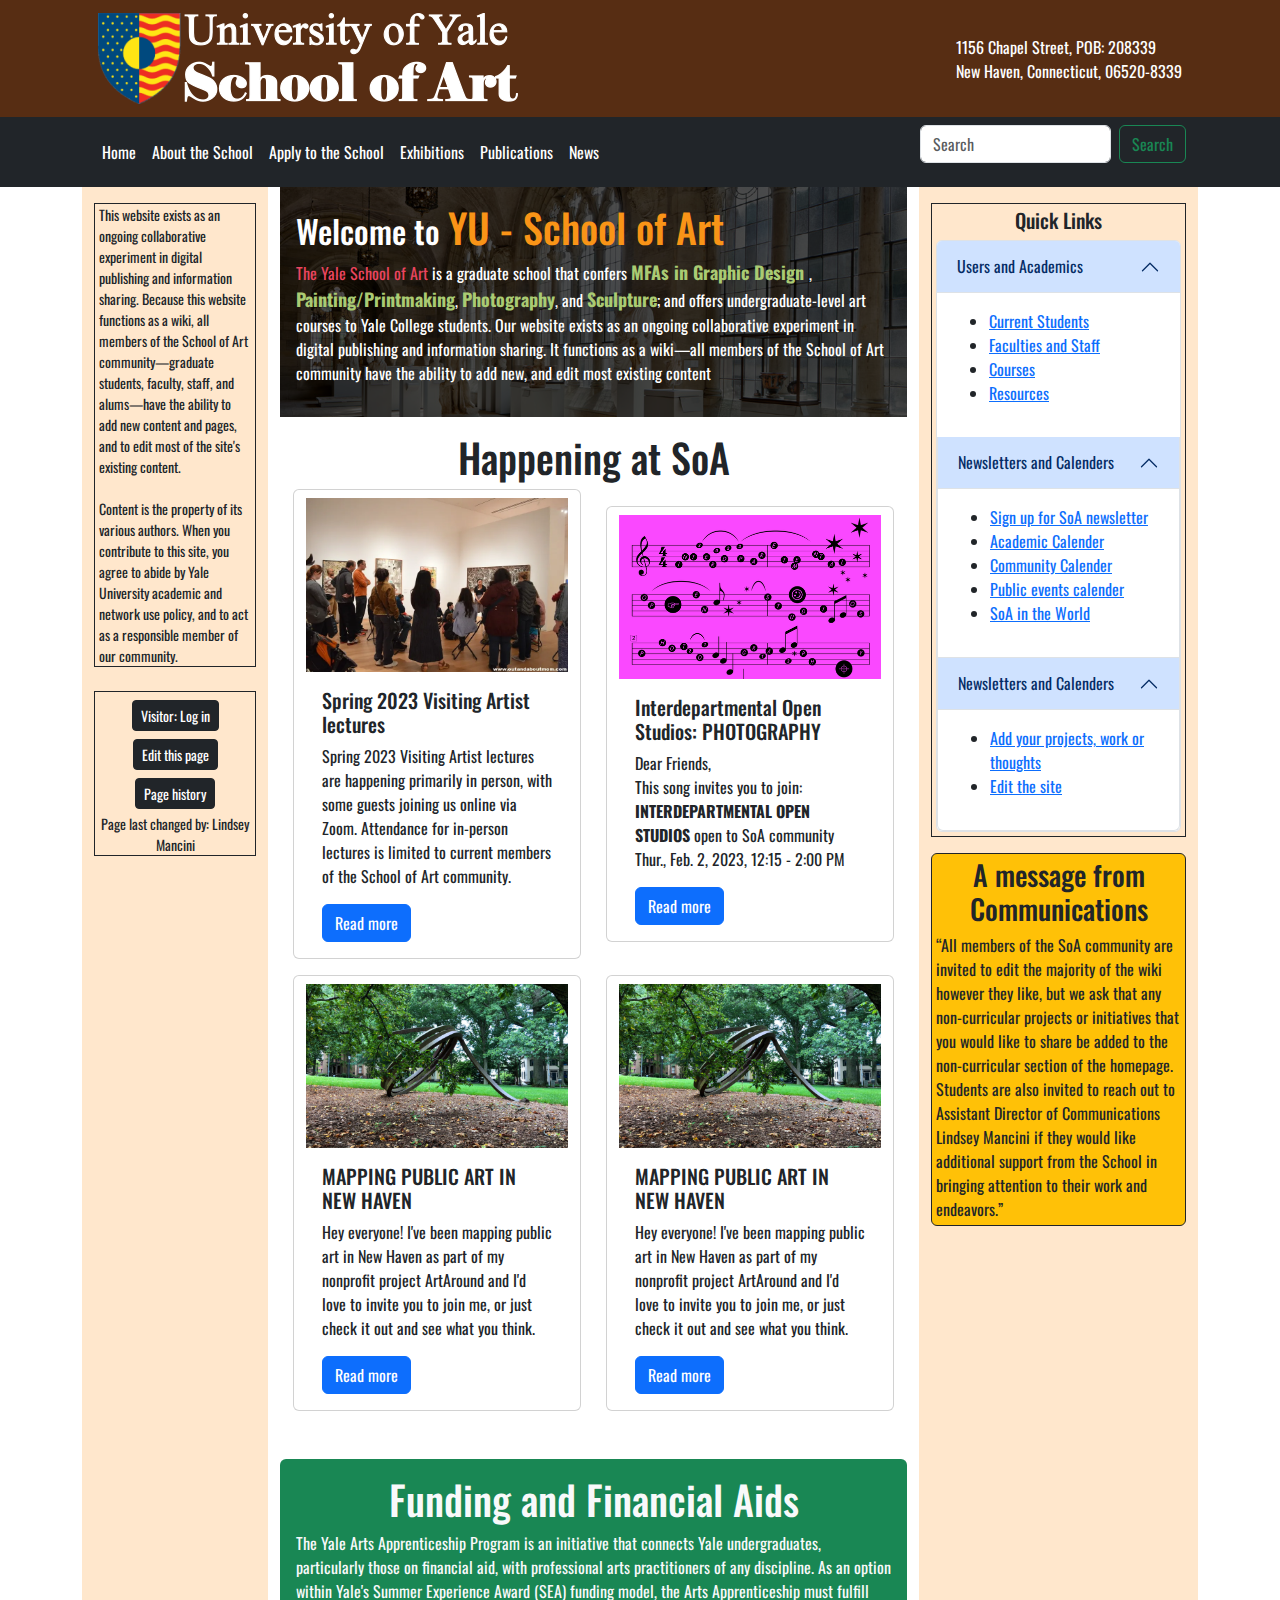
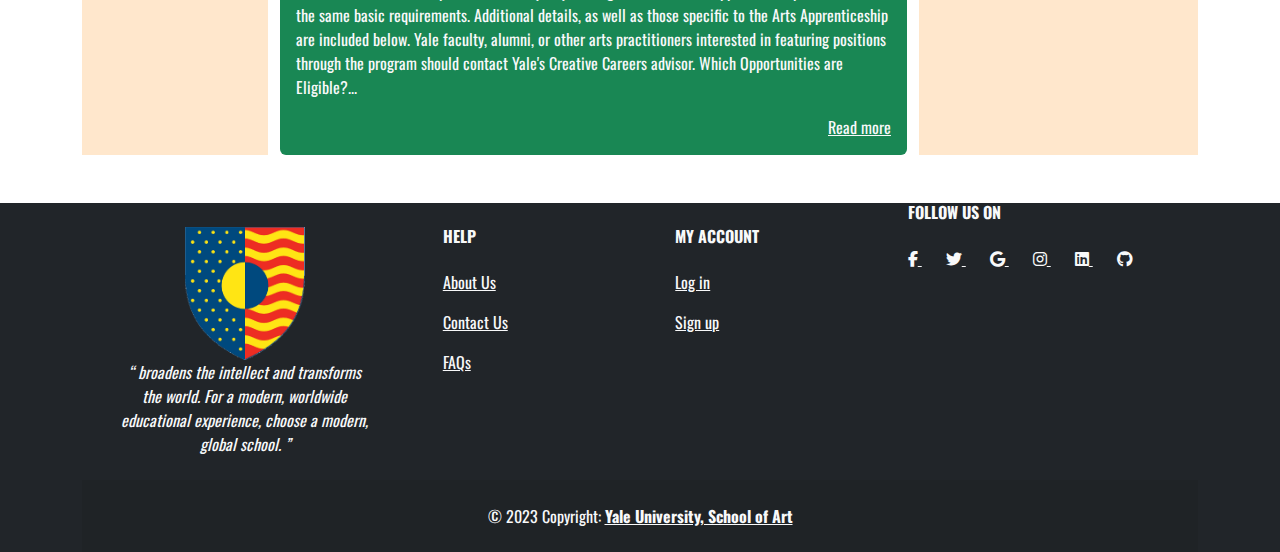
==== index.html @ 32294a98 "Add files via upload" ====
<html lang="en">
  <head>
    <meta charset="UTF-8" />
    <meta http-equiv="X-UA-Compatible" content="IE=edge" />
    <meta name="viewport" content="width=device-width, initial-scale=1.0" />
    <link rel="icon" href="img/Yale-University-School-of-Art-Logo.png" />
    <link
      rel="stylesheet"
      href="https://cdn.jsdelivr.net/npm/bootstrap@5.3.0-alpha1/dist/css/bootstrap.min.css"
    />
    <link
      rel="stylesheet"
      href="https://cdnjs.cloudflare.com/ajax/libs/font-awesome/6.2.1/css/all.min.css"
    />

    <link rel="preconnect" href="https://fonts.googleapis.com" />
    <link rel="preconnect" href="https://fonts.gstatic.com" crossorigin />
    <link
      href="https://fonts.googleapis.com/css2?family=Oswald:wght@400;500;600;700&display=swap"
      rel="stylesheet"
    />
    <link rel="stylesheet" href="main.css" />
    <title>Home - Yale School of Art</title>
  </head>
  <body>
    <div class="text-white rounded m-0">
      <header>
        <div class="header">
          <nav class="container navbar d-flex justify-content-between px-3">
            <div class="container-fluid">
              <a class="navbar-brand" href="index.html"
                ><img
                  class="img-responsive"
                  src="img/Yale-University-School-of-Art-header.png"
                  alt=""
              /></a>
              <div>
                <ul class="navbar-nav">
                  <li class="nav-item">
                    1156 Chapel Street, POB: 208339 <br />
                    New Haven, Connecticut, 06520-8339
                  </li>
                </ul>
              </div>
            </div>
          </nav>
        </div>
      </header>
      <div class="bg-dark">
        <div class="m-auto container text-white">
          <nav class="navbar navbar-expand-lg">
            <div class="container-fluid">
              <button
                class="navbar-toggler"
                type="button"
                data-bs-toggle="collapse"
                data-bs-target="#navbarSupportedContent"
                aria-controls="navbarSupportedContent"
                aria-expanded="false"
                aria-label="Toggle navigation"
              >
                <span class="navbar-toggler-icon"></span>
              </button>
              <div class="collapse navbar-collapse" id="navbarSupportedContent">
                <ul class="navbar-nav me-auto mb-2 mb-lg-0">
                  <li class="nav-item">
                    <a
                      class="nav-link active text-white"
                      aria-current="page"
                      href="index.html"
                      >Home</a
                    >
                  </li>
                  <li class="nav-item">
                    <a class="nav-link" href="about.html">About the School</a>
                  </li>
                  <li class="nav-item">
                    <a class="nav-link" href="apply.html"
                      >Apply to the School</a
                    >
                  </li>
                  <li class="nav-item">
                    <a class="nav-link" href="event.html">Exhibitions</a>
                  </li>
                  <li class="nav-item">
                    <a class="nav-link" href="research.html">Publications</a>
                  </li>
                  <li class="nav-item">
                    <a class="nav-link" href="news.html">News</a>
                  </li>
                </ul>
                <form class="d-flex" role="search">
                  <input
                    class="form-control me-2"
                    type="search"
                    placeholder="Search"
                    aria-label="Search"
                  />
                  <button class="btn btn-outline-success" type="submit">
                    Search
                  </button>
                </form>
              </div>
            </div>
          </nav>
        </div>
      </div>
    </div>

    <div class="container row m-auto">
      <div class="col-lg-2 d-none d-lg-block mx-0 left-side">
        <div class="about-website border border-dark border-1 mt-3 px-1">
          <small>
            This website exists as an ongoing collaborative experiment in
            digital publishing and information sharing. Because this website
            functions as a wiki, all members of the School of Art
            community—graduate students, faculty, staff, and alums—have the
            ability to add new content and pages, and to edit most of the site's
            existing content. <br />
            <br />
          </small>
          <small>
            Content is the property of its various authors. When you contribute
            to this site, you agree to abide by Yale University academic and
            network use policy, and to act as a responsible member of our
            community.
          </small>
        </div>
        <div
          class="visitors border border-1 border-dark mt-4 pt-1 text-center px-1"
        >
          <button class="btn btn-dark btn-sm my-1">Visitor: Log in</button>
          <button class="btn btn-dark btn-sm my-1">Edit this page</button>
          <button class="btn btn-dark btn-sm my-1">Page history</button>
          <small class="text-start"
            ><br />
            Page last changed by: Lindsey Mancini</small
          >
        </div>
      </div>

      <div class="col-xs-12 col-lg-7 mx-0">
        <div class="description">
          <div class="description__text text-white p-3">
            <h1>
              <span class="fs-2">Welcome to </span
              ><span class="fs-1 description__school-name"
                >YU - School of Art</span
              >
            </h1>
            <p class="description__para">
              <span class="description__school-name2"
                >The Yale School of Art
              </span>
              is a graduate school that confers
              <span class="description__sele">MFAs in Graphic Design </span>,
              <span class="description__sele">Painting/Printmaking</span>,
              <span class="description__sele">Photography</span>, and
              <span class="description__sele">Sculpture</span>; and offers
              undergraduate-level art courses to Yale College students. Our
              website exists as an ongoing collaborative experiment in digital
              publishing and information sharing. It functions as a wiki—all
              members of the School of Art community have the ability to add
              new, and edit most existing content
            </p>
          </div>
        </div>

        <div class="happening mt-3">
          <h1 class="text-center">Happening at SoA</h1>
          <div class="row m-auto">
            <div class="card col-xs-12 col-lg-6 m-auto" style="width: 18rem">
              <img
                src="img/artist meet.webp"
                class="card-img-top pt-2"
                alt="Photography event"
              />
              <div class="card-body">
                <h5 class="card-title">Spring 2023 Visiting Artist lectures</h5>
                <p class="card-text">
                  Spring 2023 Visiting Artist lectures are happening primarily
                  in person, with some guests joining us online via Zoom.
                  Attendance for in-person lectures is limited to current
                  members of the School of Art community.
                </p>
                <a href="#" class="btn btn-primary">Read more</a>
              </div>
            </div>
            <div class="card col-xs-12 col-lg-6 m-auto" style="width: 18rem">
              <img
                src="img/digital_2_photography.png"
                class="card-img-top pt-2"
                alt="Photography event"
              />
              <div class="card-body">
                <h5 class="card-title">
                  Interdepartmental Open Studios: PHOTOGRAPHY
                </h5>
                <p class="card-text">
                  Dear Friends, <br />
                  This song invites you to join:
                  <strong>INTERDEPARTMENTAL OPEN STUDIOS</strong> open to SoA
                  community <br />
                  Thur., Feb. 2, 2023, 12:15 - 2:00 PM
                </p>
                <a href="#" class="btn btn-primary">Read more</a>
              </div>
            </div>
          </div>
          <div class="row m-auto">
            <div
              class="card col-xs-12 col-lg-6 m-auto mt-3"
              style="width: 18rem"
            >
              <img
                src="img/new haven.jpg"
                class="card-img-top pt-2"
                alt="Photography event"
              />
              <div class="card-body">
                <h5 class="card-title">MAPPING PUBLIC ART IN NEW HAVEN</h5>
                <p class="card-text">
                  Hey everyone! I've been mapping public art in New Haven as
                  part of my nonprofit project ArtAround and I'd love to invite
                  you to join me, or just check it out and see what you think.
                </p>
                <a href="#" class="btn btn-primary">Read more</a>
              </div>
            </div>
            <div
              class="card col-xs-12 col-lg-6 m-auto mt-3"
              style="width: 18rem"
            >
              <img
                src="img/new haven.jpg"
                class="card-img-top pt-2"
                alt="Photography event"
              />
              <div class="card-body">
                <h5 class="card-title">MAPPING PUBLIC ART IN NEW HAVEN</h5>
                <p class="card-text">
                  Hey everyone! I've been mapping public art in New Haven as
                  part of my nonprofit project ArtAround and I'd love to invite
                  you to join me, or just check it out and see what you think.
                </p>
                <a href="#" class="btn btn-primary">Read more</a>
              </div>
            </div>
          </div>
        </div>

        <div class="internship m-auto mt-5 p-3 bg-success rounded text-light">
          <h1 class="text-center">Funding and Financial Aids</h1>
          <p>
            The Yale Arts Apprenticeship Program is an initiative that connects
            Yale undergraduates, particularly those on financial aid, with
            professional arts practitioners of any discipline. As an option
            within Yale's Summer Experience Award (SEA) funding model, the Arts
            Apprenticeship must fulfill the same basic requirements. Additional
            details, as well as those specific to the Arts Apprenticeship are
            included below. Yale faculty, alumni, or other arts practitioners
            interested in featuring positions through the program should contact
            Yale's Creative Careers advisor. Which Opportunities are
            Eligible?...
          </p>
          <div class="text-end">
            <a class="text-light" href="#">Read more</a>
          </div>
        </div>
      </div>

      <div class="col-x-12 col-lg-3 mx-0 right-side">
        <div class="border border-dark border-1 mt-3 p-1">
          <h3 class="text-center fs-5">Quick Links</h3>
          <div class="accordion" id="accordionExample">
            <div class="accordion-item">
              <h2 class="accordion-header" id="headingOne">
                <button
                  class="accordion-button"
                  type="button"
                  data-bs-toggle="collapse"
                  data-bs-target="#collapseOne"
                  aria-expanded="true"
                  aria-controls="collapseOne"
                >
                  Users and Academics
                </button>
              </h2>
              <div
                id="collapseOne"
                class="accordion-collapse collapse show"
                aria-labelledby="headingOne"
                data-bs-parent="#accordionExample"
              >
                <div class="accordion-body">
                  <ul>
                    <li>
                      <a href="#">Current Students</a>
                    </li>
                    <li>
                      <a href="#">Faculties and Staff</a>
                    </li>
                    <li>
                      <a href="#">Courses</a>
                    </li>
                    <li>
                      <a href="#">Resources</a>
                    </li>
                  </ul>
                </div>
              </div>
              <div class="accordion-item">
                <h2 class="accordion-header" id="headingTwo">
                  <button
                    class="accordion-button"
                    type="button"
                    data-bs-toggle="collapse"
                    data-bs-target="#collapseTwo"
                    aria-expanded="true"
                    aria-controls="collapseTwo"
                  >
                    Newsletters and Calenders
                  </button>
                </h2>
                <div
                  id="collapseTwo"
                  class="accordion-collapse collapse show"
                  aria-labelledby="headingTwo"
                  data-bs-parent="#accordionExample"
                >
                  <div class="accordion-body">
                    <ul>
                      <li>
                        <a href="#">Sign up for SoA newsletter</a>
                      </li>
                      <li>
                        <a href="#">Academic Calender</a>
                      </li>
                      <li>
                        <a href="#">Community Calender</a>
                      </li>
                      <li>
                        <a href="#">Public events calender</a>
                      </li>
                      <li>
                        <a href="#">SoA in the World</a>
                      </li>
                    </ul>
                  </div>
                </div>
              </div>
              <div class="accordion-item">
                <h2 class="accordion-header" id="headingThree">
                  <button
                    class="accordion-button"
                    type="button"
                    data-bs-toggle="collapse"
                    data-bs-target="#collapseThree"
                    aria-expanded="true"
                    aria-controls="collapseThree"
                  >
                    Newsletters and Calenders
                  </button>
                </h2>
                <div
                  id="collapseThree"
                  class="accordion-collapse collapse show"
                  aria-labelledby="headingThree"
                  data-bs-parent="#accordionExample"
                >
                  <div class="accordion-body">
                    <ul>
                      <li>
                        <a href="#">Add your projects, work or thoughts</a>
                      </li>
                      <li>
                        <a href="#">Edit the site</a>
                      </li>
                    </ul>
                  </div>
                </div>
              </div>
            </div>
          </div>
        </div>
        <div class="border border-dark border-1 mt-3 p-1 bg-warning rounded">
          <h3 class="text-center fs-3">A message from Communications</h3>
          <q
            >All members of the SoA community are invited to edit the majority
            of the wiki however they like, but we ask that any non-curricular
            projects or initiatives that you would like to share be added to the
            non-curricular section of the homepage. Students are also invited to
            reach out to Assistant Director of Communications Lindsey Mancini if
            they would like additional support from the School in bringing
            attention to their work and endeavors.</q
          >
        </div>
      </div>
    </div>

      <footer class="text-center text-lg-start bg-dark text-light">
        <div class="container">
        <section class="">
          <div class="container text-center text-md-start mt-5">
            <div class="row mt-3">
              <div class="col-md-3 col-lg-4 col-xl-3 mx-auto my-4 text-center">
                  <img class="footer__logo d-block m-auto" src="img/Yale-University-School-of-Art-Logo.png" alt="SoA logo">
                <q style="font-style: italic;">
                  broadens the intellect and transforms the world. For a modern,
                  worldwide educational experience, choose a modern, global
                  school.
                </q>
              </div>
  
              <div class="col-md-2 col-lg-2 col-xl-2 mx-auto my-4">
                <h6 class="text-uppercase fw-bold mb-4">
                  Help
                </h6>
                <p class="reset">
                  <a href="about.html" class="text-reset">About Us</a>
                </p>
                <p class="reset">
                  <a href="#" class="text-reset">Contact Us</a>
                </p>
                <p class="reset">
                  <a href="#" class="text-reset">FAQs</a>
                </p>
              </div>
              <div class="col-md-3 col-lg-2 col-xl-2 mx-auto my-4">
                <h6 class="text-uppercase fw-bold mb-4">
                  My Account
                </h6>
                <p class="reset">
                  <a href="#" class="text-reset">Log in</a>
                </p>
                <p class="reset">
                  <a href="#" class="text-reset">Sign up</a>
                </p>
              </div>
              <div class="col-md-4 col-lg-3 col-xl-3 mx-auto mb-md-0 mb-4">
                <h6 class="text-uppercase fw-bold mb-4">Follow us on</h6>
                <a href="" class="me-4 text-reset">
                  <i class="fab fa-facebook-f"></i>
                </a>
                <a href="" class="me-4 text-reset">
                  <i class="fab fa-twitter"></i>
                </a>
                <a href="" class="me-4 text-reset">
                  <i class="fab fa-google"></i>
                </a>
                <a href="" class="me-4 text-reset">
                  <i class="fab fa-instagram"></i>
                </a>
                <a href="" class="me-4 text-reset">
                  <i class="fab fa-linkedin"></i>
                </a>
                <a href="" class="me-4 text-reset">
                  <i class="fab fa-github"></i>
                </a>
              </div>
            </div>
          </div>
        </section>
        <div class="text-center p-4" style="background-color: rgba(0, 0, 0, 0.05);">
          © 2023 Copyright:
          <a class="text-reset fw-bold" href="index.html">Yale University, School of Art</a>
        </div>
      </div>
    </footer>

    <script src="https://cdn.jsdelivr.net/npm/bootstrap@5.3.0-alpha1/dist/js/bootstrap.bundle.min.js"></script>
  </body>
</html>
---- main.css ----
* {
  font-family: "Oswald", sans-serif;
}

img {
  max-width: 100%;
}

header {
  background-color: #572d13;
}

.address {
  font-size: 0.7em;
}

.nav-link,
.active {
  color: white;
}

.navbar-toggler {
  background-color: white;
}

.left-side , .right-side{
    background-color: #ffe7cc;
}

.description {
  background: url(img/Yale-Univ-Art-Gallery-Building-Image-Sheet.jpg);
  background-size: cover;
  background-repeat: no-repeat;
  background-position: center center;
}

.description__text {
    background-color: rgba(0, 0, 0, 0.7)
}

.description__school-name {
    color: #F99417;
}

.description__school-name2 {
    color: #EB455F;
}

.description__sele {
    color: #AACB73;
    font-size: large;
    font-weight: 800;
}

.reset:hover {
    color: #572d13;
}

.fab {
    transition: .4s;
}

.fab:hover {
    transform: translateY(-5px);
}
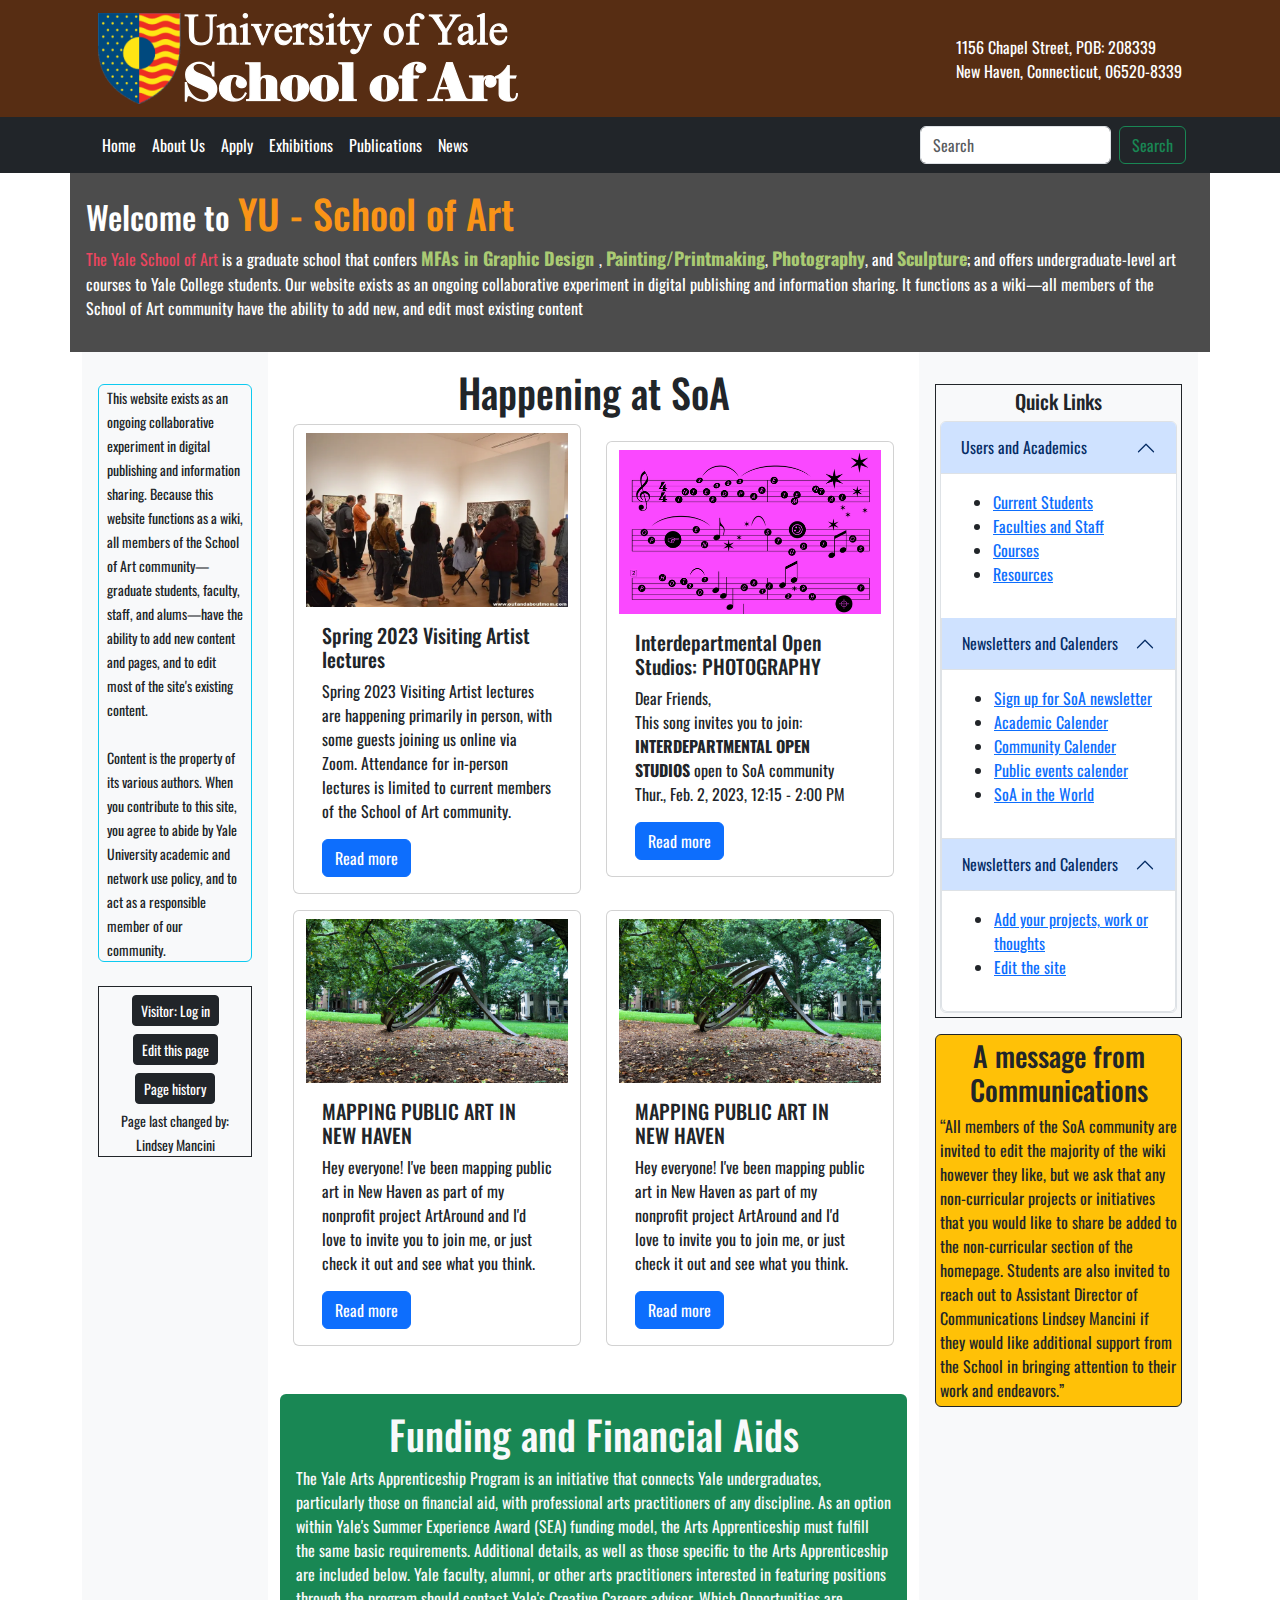
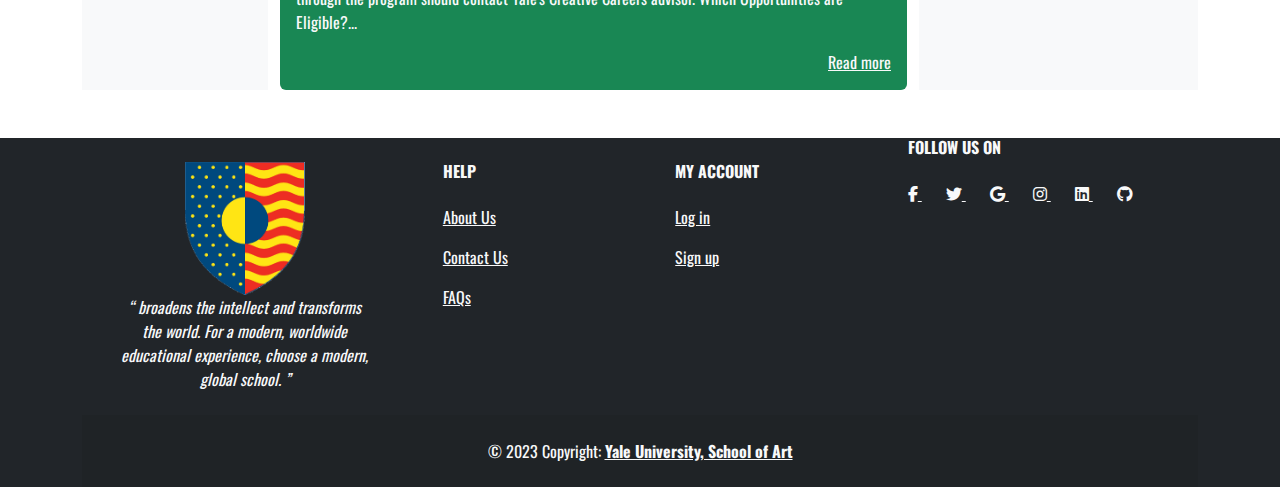
==== commit 98c3f6e3: "Update index.html" ====
--- a/index.html
+++ b/index.html
@@ -1,3 +1,4 @@
+<!DOCTYPE html>
 <html lang="en">
   <head>
     <meta charset="UTF-8" />
@@ -32,9 +33,9 @@
                 ><img
                   class="img-responsive"
                   src="img/Yale-University-School-of-Art-header.png"
-                  alt=""
+                  alt="SoA logo"
               /></a>
-              <div>
+              <div class="d-none d-lg-block">
                 <ul class="navbar-nav">
                   <li class="nav-item">
                     1156 Chapel Street, POB: 208339 <br />
@@ -61,23 +62,24 @@
               >
                 <span class="navbar-toggler-icon"></span>
               </button>
-              <div class="collapse navbar-collapse" id="navbarSupportedContent">
+              <div
+                class="collapse navbar-collapse text-center"
+                id="navbarSupportedContent"
+              >
                 <ul class="navbar-nav me-auto mb-2 mb-lg-0">
                   <li class="nav-item">
                     <a
-                      class="nav-link active text-white"
+                      class="nav-link text-white"
                       aria-current="page"
                       href="index.html"
                       >Home</a
                     >
                   </li>
                   <li class="nav-item">
-                    <a class="nav-link" href="about.html">About the School</a>
-                  </li>
-                  <li class="nav-item">
-                    <a class="nav-link" href="apply.html"
-                      >Apply to the School</a
-                    >
+                    <a class="nav-link" href="about.html">About Us</a>
+                  </li>
+                  <li class="nav-item">
+                    <a class="nav-link" href="apply.html">Apply</a>
                   </li>
                   <li class="nav-item">
                     <a class="nav-link" href="event.html">Exhibitions</a>
@@ -107,9 +109,39 @@
       </div>
     </div>
 
-    <div class="container row m-auto">
-      <div class="col-lg-2 d-none d-lg-block mx-0 left-side">
-        <div class="about-website border border-dark border-1 mt-3 px-1">
+    <div class="container w-100 p-0">
+      <div class="description123">
+        <div class="description__text text-white p-3">
+          <h1>
+            <span class="fs-2">Welcome to </span
+            ><span class="fs-1 description__school-name"
+              >YU - School of Art</span
+            >
+          </h1>
+          <p class="description__para">
+            <span class="description__school-name2"
+              >The Yale School of Art
+            </span>
+            is a graduate school that confers
+            <span class="description__sele">MFAs in Graphic Design </span>,
+            <span class="description__sele">Painting/Printmaking</span>,
+            <span class="description__sele">Photography</span>, and
+            <span class="description__sele">Sculpture</span>; and offers
+            undergraduate-level art courses to Yale College students. Our
+            website exists as an ongoing collaborative experiment in digital
+            publishing and information sharing. It functions as a wiki—all
+            members of the School of Art community have the ability to add new,
+            and edit most existing content
+          </p>
+        </div>
+      </div>
+    </div>
+
+    <div class="container row m-auto bg-white">
+      <div class="col-lg-2 d-none d-lg-block mx-0 left-side p-3 bg-light">
+        <div
+          class="about-website border border-info rounded border-1 mt-3 px-2"
+        >
           <small>
             This website exists as an ongoing collaborative experiment in
             digital publishing and information sharing. Because this website
@@ -140,32 +172,6 @@
       </div>
 
       <div class="col-xs-12 col-lg-7 mx-0">
-        <div class="description">
-          <div class="description__text text-white p-3">
-            <h1>
-              <span class="fs-2">Welcome to </span
-              ><span class="fs-1 description__school-name"
-                >YU - School of Art</span
-              >
-            </h1>
-            <p class="description__para">
-              <span class="description__school-name2"
-                >The Yale School of Art
-              </span>
-              is a graduate school that confers
-              <span class="description__sele">MFAs in Graphic Design </span>,
-              <span class="description__sele">Painting/Printmaking</span>,
-              <span class="description__sele">Photography</span>, and
-              <span class="description__sele">Sculpture</span>; and offers
-              undergraduate-level art courses to Yale College students. Our
-              website exists as an ongoing collaborative experiment in digital
-              publishing and information sharing. It functions as a wiki—all
-              members of the School of Art community have the ability to add
-              new, and edit most existing content
-            </p>
-          </div>
-        </div>
-
         <div class="happening mt-3">
           <h1 class="text-center">Happening at SoA</h1>
           <div class="row m-auto">
@@ -269,7 +275,7 @@
         </div>
       </div>
 
-      <div class="col-x-12 col-lg-3 mx-0 right-side">
+      <div class="col-x-12 col-lg-3 mx-0 right-side p-3 bg-light">
         <div class="border border-dark border-1 mt-3 p-1">
           <h3 class="text-center fs-5">Quick Links</h3>
           <div class="accordion" id="accordionExample">
@@ -398,24 +404,26 @@
       </div>
     </div>
 
-      <footer class="text-center text-lg-start bg-dark text-light">
-        <div class="container">
+    <footer class="text-center text-lg-start bg-dark text-light">
+      <div class="container">
         <section class="">
           <div class="container text-center text-md-start mt-5">
             <div class="row mt-3">
               <div class="col-md-3 col-lg-4 col-xl-3 mx-auto my-4 text-center">
-                  <img class="footer__logo d-block m-auto" src="img/Yale-University-School-of-Art-Logo.png" alt="SoA logo">
-                <q style="font-style: italic;">
+                <img
+                  class="footer__logo d-block m-auto"
+                  src="img/Yale-University-School-of-Art-Logo.png"
+                  alt="SoA logo"
+                />
+                <q style="font-style: italic">
                   broadens the intellect and transforms the world. For a modern,
                   worldwide educational experience, choose a modern, global
                   school.
                 </q>
               </div>
-  
+
               <div class="col-md-2 col-lg-2 col-xl-2 mx-auto my-4">
-                <h6 class="text-uppercase fw-bold mb-4">
-                  Help
-                </h6>
+                <h6 class="text-uppercase fw-bold mb-4">Help</h6>
                 <p class="reset">
                   <a href="about.html" class="text-reset">About Us</a>
                 </p>
@@ -427,9 +435,7 @@
                 </p>
               </div>
               <div class="col-md-3 col-lg-2 col-xl-2 mx-auto my-4">
-                <h6 class="text-uppercase fw-bold mb-4">
-                  My Account
-                </h6>
+                <h6 class="text-uppercase fw-bold mb-4">My Account</h6>
                 <p class="reset">
                   <a href="#" class="text-reset">Log in</a>
                 </p>
@@ -461,9 +467,14 @@
             </div>
           </div>
         </section>
-        <div class="text-center p-4" style="background-color: rgba(0, 0, 0, 0.05);">
+        <div
+          class="text-center p-4"
+          style="background-color: rgba(0, 0, 0, 0.05)"
+        >
           © 2023 Copyright:
-          <a class="text-reset fw-bold" href="index.html">Yale University, School of Art</a>
+          <a class="text-reset fw-bold" href="index.html"
+            >Yale University, School of Art</a
+          >
         </div>
       </div>
     </footer>
